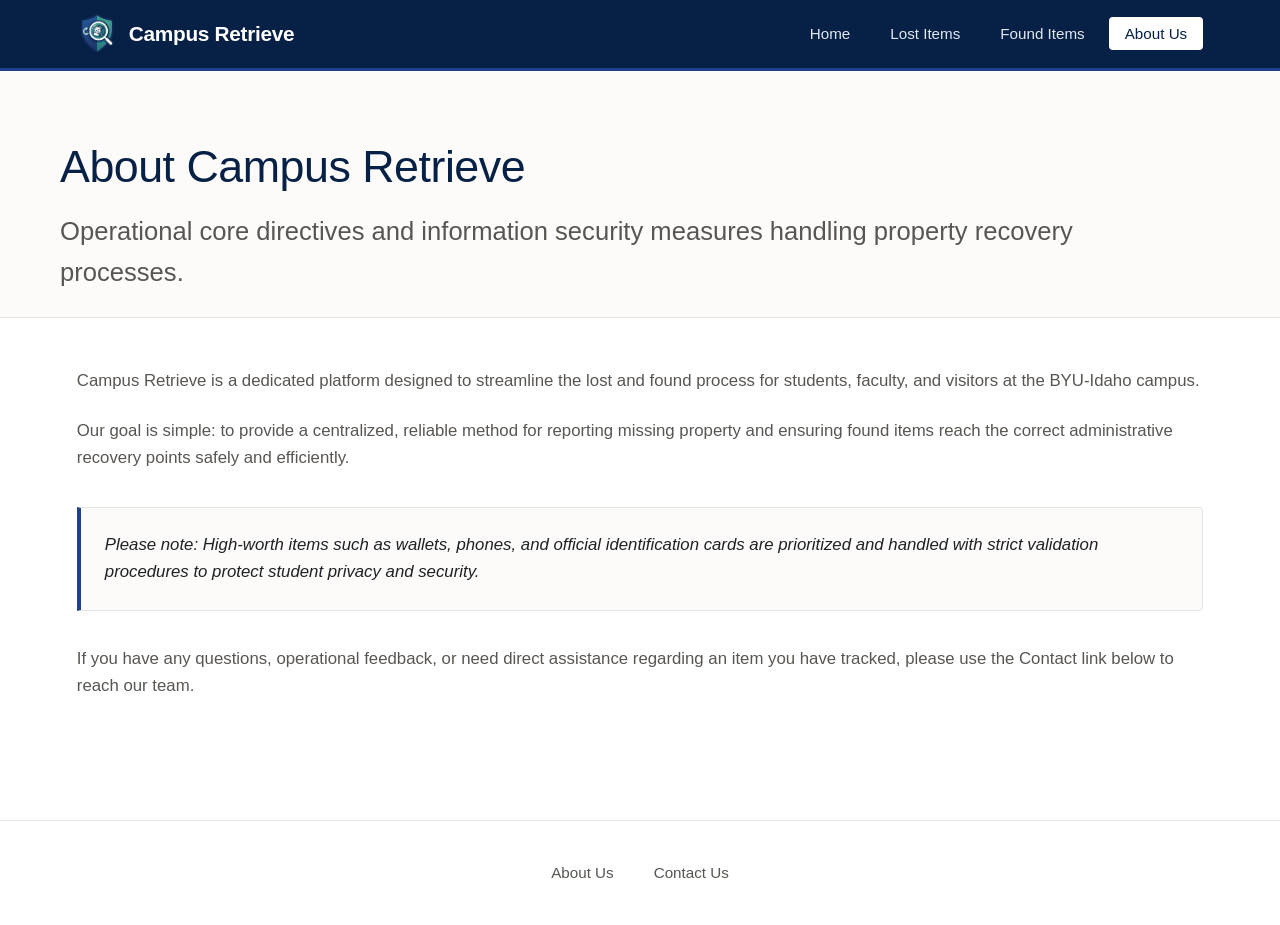
==== about.html @ 63e0a940 "Other small changes" ====
<!doctype html>
<html lang="en">
  <head>
    <meta charset="UTF-8" />
    <meta name="viewport" content="width=device-width, initial-scale=1.0" />
    <title>Campus Retrieve - About Us</title>
    <link rel="stylesheet" href="style.css" />
  </head>
  <body>
    <nav>
      <a href="index.html" class="brand-container">
        <img
          src="images/logo.png"
          alt="Campus Retrieve Shield Logo"
          class="nav-logo-img"
        />
        <span class="logo">Campus Retrieve</span>
      </a>
      <ul>
        <li><a href="index.html">Home</a></li>
        <li><a href="lost.html">Lost Items</a></li>
        <li><a href="found.html">Found Items</a></li>
        <li><a href="about.html" class="active">About Us</a></li>
      </ul>
    </nav>
    <header class="redwood-hero">
      <h1>About Campus Retrieve</h1>
      <p>
        Operational core directives and information security measures handling
        property recovery processes.
      </p>
    </header>
    <main>
      <p>
        Campus Retrieve is a dedicated platform designed to streamline the lost
        and found process for students, faculty, and visitors at the BYU-Idaho
        campus.
      </p>
      <p>
        Our goal is simple: to provide a centralized, reliable method for
        reporting missing property and ensuring found items reach the correct
        administrative recovery points safely and efficiently.
      </p>
      <div class="highlight-box">
        <p>
          Please note: High-worth items such as wallets, phones, and official
          identification cards are prioritized and handled with strict
          validation procedures to protect student privacy and security.
        </p>
      </div>
      <p>
        If you have any questions, operational feedback, or need direct
        assistance regarding an item you have tracked, please use the Contact
        link below to reach our team.
      </p>
    </main>
    <footer>
      <a href="about.html">About Us</a>
      <a
        href="https://docs.google.com/forms/d/e/1FAIpQLSedi1RdAEYi9gVZ1KjlD9Xtfbxm0CRY-34gP3lxwaejX1IWLw/viewform?usp=publish-editor"
        target="_blank"
        >Contact Us</a
      >
    </footer>
  </body>
</html>
---- style.css ----
/* Here will be our css lmao */
.header-img {
  width: 115%;
  margin-top: -60px;
  margin-left: -100px;
}
/* ==========================================================================
   1. Core Reset & Base Styles
   ========================================================================== */
* {
  box-sizing: border-box;
  margin: 0;
  padding: 0;
}

body {
  background-color: #ffffff;
  color: #2c2a29;
  line-height: 1.6;
  font-family:
    -apple-system, BlinkMacSystemFont, "Segoe UI", Roboto, Arial, sans-serif;
}

/* ==========================================================================
   2. Navigation Header
   ========================================================================== */
nav {
  display: flex;
  justify-content: space-between;
  align-items: center;
  padding: 14px 6%;
  background-color: #072146;
  border-bottom: 3px solid #1d428a;
}

.brand-container {
  display: flex;
  align-items: center;
  gap: 12px;
  text-decoration: none;
}

.nav-logo-img {
  height: 40px;
  width: auto;
  object-fit: contain;
}

.logo {
  font-size: 1.3rem;
  font-weight: 700;
  color: #ffffff;
  letter-spacing: -0.3px;
}

nav ul {
  display: flex;
  list-style: none;
  gap: 8px;
}

nav ul a {
  text-decoration: none;
  color: #e2e8f0;
  font-weight: 500;
  padding: 8px 16px;
  border-radius: 4px;
  font-size: 0.95rem;
  transition: all 0.15s ease;
}

nav ul a:hover,
nav ul a.active {
  color: #072146;
  background-color: #ffffff;
}

/* ==========================================================================
   3. Hero Section
   ========================================================================== */
.redwood-hero {
  background-color: #fcfbfa;
  border-bottom: 1px solid #e7e5e2;
  padding: 60px 6% 0 60px;
  text-align: left;
}

.redwood-hero h1 {
  font-size: 2.8rem;
  font-weight: 300;
  color: #072146;
  letter-spacing: -0.5px;
  margin-bottom: 8px;
}

.redwood-hero p {
  font-size: 1.6rem;
  color: #595551;
  width: 100%;
  font-weight: 300;
}

/* ==========================================================================
   4. Layout Containers & Global Elements
   ========================================================================== */
main {
  margin: 50px auto;
  padding: 0 6%;
  text-align: left;
}

#lost_found_weekly {
  display: grid;
  grid-template-columns: 1fr 1fr 1fr;
  gap: 24px;
}

#found_lost {
  display: grid;
  grid-template-columns: 1fr 1fr;
  gap: 56px;
}

.workspace {
  margin: 50px;
  padding: 0 4%;
}

p {
  margin-bottom: 24px;
  font-size: 1.05rem;
  color: #595551;
}

/* ==========================================================================
   5. Components & Cards
   ========================================================================== */
/* Strip Card Layout */
.redwood-strip {
  width: 400px;
  background: #ffffff;
  border: 1px solid #e7e5e2;
  border-radius: 6px;
  margin-bottom: 24px;
  overflow: hidden;
  transition: border-color 0.15s ease;
  gap: 24px;
  height: 600px;
}

.redwood-strip:hover {
  border-color: #1d428a;
}

.strip-image {
  width: 400px;
  height: 400px;
  min-height: 180px;
  background-color: #f1efec;
  object-fit: cover;
}

.strip-content {
  padding: 32px;
  display: flex;
  flex-direction: column;
}

.strip-content h2 {
  font-size: 1.4rem;
  font-weight: 600;
  color: #072146;
  margin-bottom: 8px;
}

.strip-content p {
  font-size: 1rem;
  color: #595551;
  margin-bottom: 15px;
}

#found_lost img {
  width: 600px;
  height: 600px;
}

#found_lost h1 {
  text-align: center;
}
/* Typography Helpers */
.subtext-italic {
  font-style: italic;
  color: #8c857f;
  font-size: 0.9rem;
  margin-top: 6px;
}

/* Highlight Box Component */
.highlight-box {
  background-color: #fcfbfa;
  border-left: 4px solid #1d428a;
  padding: 24px;
  margin: 35px 0;
  border-top: 1px solid #e7e5e2;
  border-right: 1px solid #e7e5e2;
  border-bottom: 1px solid #e7e5e2;
  border-radius: 0 4px 4px 0;
}

.highlight-box p {
  margin-bottom: 0;
  font-style: italic;
  color: #202124;
}

/* ==========================================================================
   6. Buttons & Calls to Action
   ========================================================================== */
/* Inline Button */
.btn-inline {
  display: inline-block;
  align-self: flex-start;
  background-color: #ffffff;
  color: #1d428a;
  text-decoration: none;
  padding: 8px 20px;
  border-radius: 4px;
  font-weight: 600;
  font-size: 0.9rem;
  transition: all 0.15s ease;
  border: 1px solid #cbd5e1;
}

.btn-inline:hover {
  background-color: #f8fafc;
  border-color: #1d428a;
}

/* Accent Action Bar & Button */
.action-bar {
  text-align: center;
  margin-top: 50px;
  padding-top: 30px;
  border-top: 1px solid #e7e5e2;
}

.btn-accent {
  display: inline-block;
  background-color: #14b8a6;
  color: #ffffff;
  text-decoration: none;
  padding: 14px 40px;
  border-radius: 4px;
  font-weight: 600;
  font-size: 1rem;
  transition: background 0.15s ease;
  box-shadow: 0 2px 4px rgba(20, 184, 166, 0.2);
}

.btn-accent:hover {
  background-color: #0d9488;
}

/* ==========================================================================
   7. Footer
   ========================================================================== */
footer {
  margin-top: 120px;
  padding: 40px 20px;
  border-top: 1px solid #e7e5e2;
  display: flex;
  justify-content: center;
  gap: 40px;
  background-color: #ffffff;
}

footer a {
  color: #595551;
  text-decoration: none;
  font-size: 0.95rem;
  font-weight: 500;
}

footer a:hover {
  color: #1d428a;
  text-decoration: underline;
}

/* ==========================================================================
   8. Media Queries
   ========================================================================== */
@media (max-width: 750px) {
  .redwood-strip {
    flex-direction: column;
  }
  .strip-image {
    width: 100% !important;
    height: 180px !important;
  }
}

/* ==========================================================================
   1. Core Layout & Container
   ========================================================================== */
.carousel-container {
  position: relative;
  max-width: 600px; /* Limits maximum width of the carousels */
  margin: 20px auto; /* Centers the carousel horizontally on your page */
  overflow: hidden;
  border-radius: 8px; /* Softens corners */
  box-shadow: 0 4px 10px rgba(0, 0, 0, 0.15); /* Adds a subtle shadow */
  height: 500px;
}

/* ==========================================================================
   2. Slide & Image Management
   ========================================================================== */
.carousel-slides {
  position: relative;
  width: 100%;
  height: 400px; /* Sets a unified height for all your images */
  background-color: #f0f0f0; /* Fallback background color while images load */
}

.carousel-slides .slide {
  display: none; /* Hides all images by default */
  width: 100%;
  height: 100%;
  object-fit: cover; /* Forces images to fill space perfectly without stretching */
}

/* Critical rule triggered by your JavaScript */
.carousel-slides .slide.active {
  display: block;
}

/* ==========================================================================
   3. Navigation Buttons (Arrows)
   ========================================================================== */
.nav-btn {
  position: absolute;
  top: 50%;
  transform: translateY(-50%); /* Perfectly centers arrows vertically */
  background-color: rgba(0, 0, 0, 0.5); /* Semi-transparent black background */
  color: #ffffff;
  border: none;
  font-size: 24px;
  padding: 12px 16px;
  cursor: pointer;
  border-radius: 50%; /* Makes buttons circular */
  transition:
    background-color 0.2s ease,
    transform 0.1s ease;
  z-index: 10; /* Ensures buttons sit securely on top of images */
  user-select: none; /* Prevents text highlighting when clicking rapidly */
}

/* Positioning individual buttons */
.nav-btn.prev {
  left: 15px;
}

.nav-btn.next {
  right: 15px;
}

/* Hover & Active click states */
.nav-btn:hover {
  background-color: rgba(0, 0, 0, 0.8); /* Darkens button on hover */
}

.nav-btn:active {
  transform: translateY(-50%) scale(0.95); /* Slight bounce click effect */
}

.carousel-section h1 {
  font-size: 2.8rem;
  font-weight: 400;
  color: #072146;
  letter-spacing: -0.5px;
  margin-bottom: 8px;
}

summary {
  font-size: 4rem;
  font-weight: 200;
  color: #072146;
  letter-spacing: -0.5px;
  margin-bottom: 8px;
}
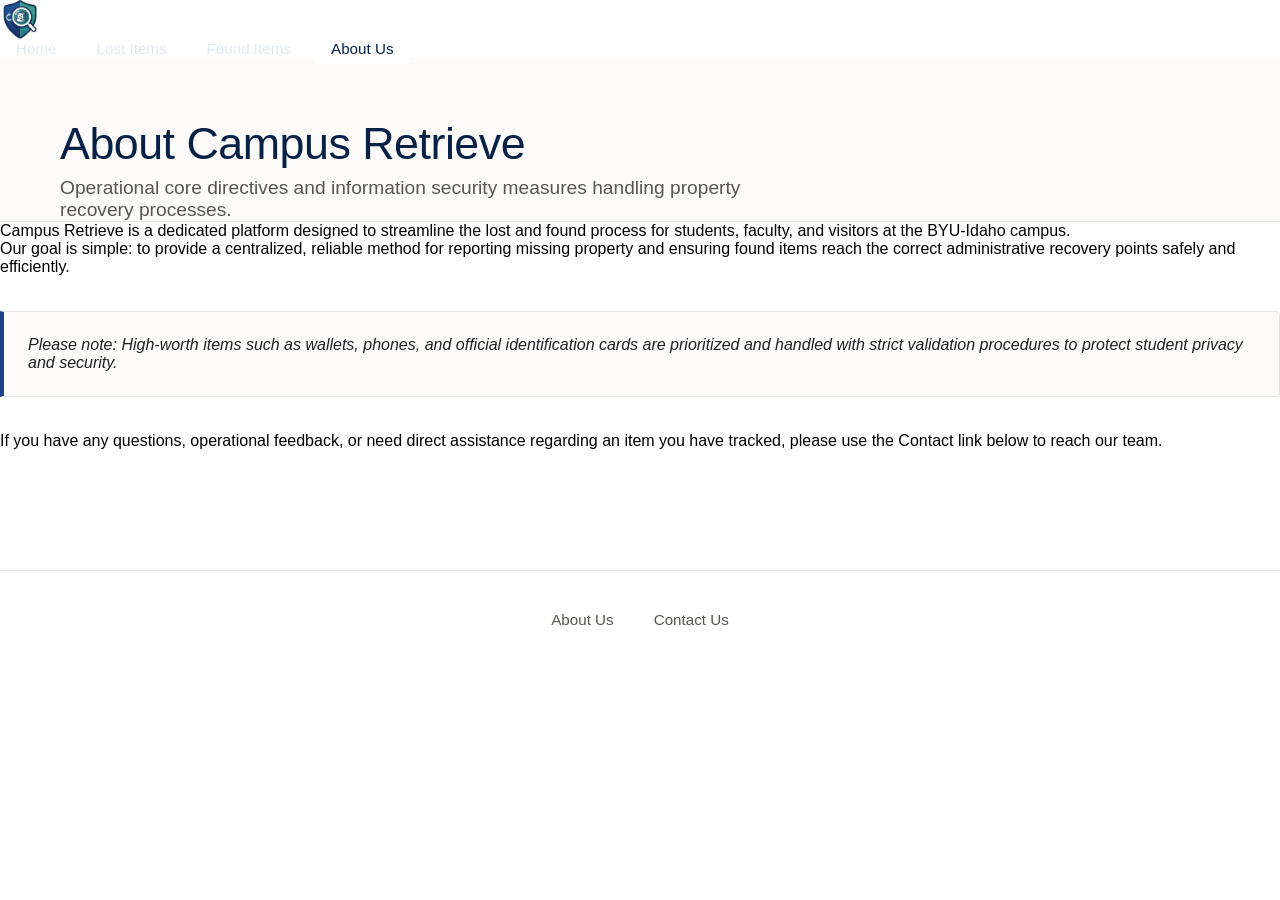
==== commit 1f03f3b2: "Merge branch 'main' into idk_what_this_will_look_like_but_levi_miller_is_editting_it_pookies_--_--" ====
--- a/about.html
+++ b/about.html
@@ -4,6 +4,7 @@
     <meta charset="UTF-8" />
     <meta name="viewport" content="width=device-width, initial-scale=1.0" />
     <title>Campus Retrieve - About Us</title>
+    <link rel="stylesheet" href="styles.css" />
     <link rel="stylesheet" href="style.css" />
   </head>
   <body>
--- a/style.css
+++ b/style.css
@@ -11,12 +11,17 @@
   box-sizing: border-box;
   margin: 0;
   padding: 0;
+  font-family:
+    -apple-system, BlinkMacSystemFont, "Segoe UI", Roboto, Arial, sans-serif;
+}
 }
 
 body {
   background-color: #ffffff;
   color: #2c2a29;
   line-height: 1.6;
+}
+
   font-family:
     -apple-system, BlinkMacSystemFont, "Segoe UI", Roboto, Arial, sans-serif;
 }
@@ -75,6 +80,12 @@
   background-color: #ffffff;
 }
 
+.redwood-hero {
+  background-color: #fcfbfa;
+  border-bottom: 1px solid #e7e5e2;
+  padding: 60px 6%;
+  text-align: left;
+}
 /* ==========================================================================
    3. Hero Section
    ========================================================================== */
@@ -92,6 +103,20 @@
   letter-spacing: -0.5px;
   margin-bottom: 8px;
 }
+.redwood-hero p {
+  font-size: 1.2rem;
+  color: #595551;
+  max-width: 700px;
+  font-weight: 300;
+}
+
+.workspace {
+  max-width: 1100px;
+  margin: 50px auto;
+  padding: 0 4%;
+}
+.redwood-strip {
+  display: flex;
 
 .redwood-hero p {
   font-size: 1.6rem;
@@ -144,6 +169,22 @@
   margin-bottom: 24px;
   overflow: hidden;
   transition: border-color 0.15s ease;
+}
+.redwood-strip:hover {
+  border-color: #1d428a;
+}
+@media (max-width: 750px) {
+  .redwood-strip {
+    flex-direction: column;
+  }
+  .strip-image {
+    width: 100% !important;
+    height: 180px !important;
+  }
+}
+.strip-image {
+  width: 300px;
+  height: 100%;
   gap: 24px;
   height: 600px;
 }
@@ -164,6 +205,8 @@
   padding: 32px;
   display: flex;
   flex-direction: column;
+  justify-content: center;
+}
 }
 
 .strip-content h2 {
@@ -171,6 +214,10 @@
   font-weight: 600;
   color: #072146;
   margin-bottom: 8px;
+}
+.strip-content p {
+  font-size: 1rem;
+  color: #595551;
 }
 
 .strip-content p {
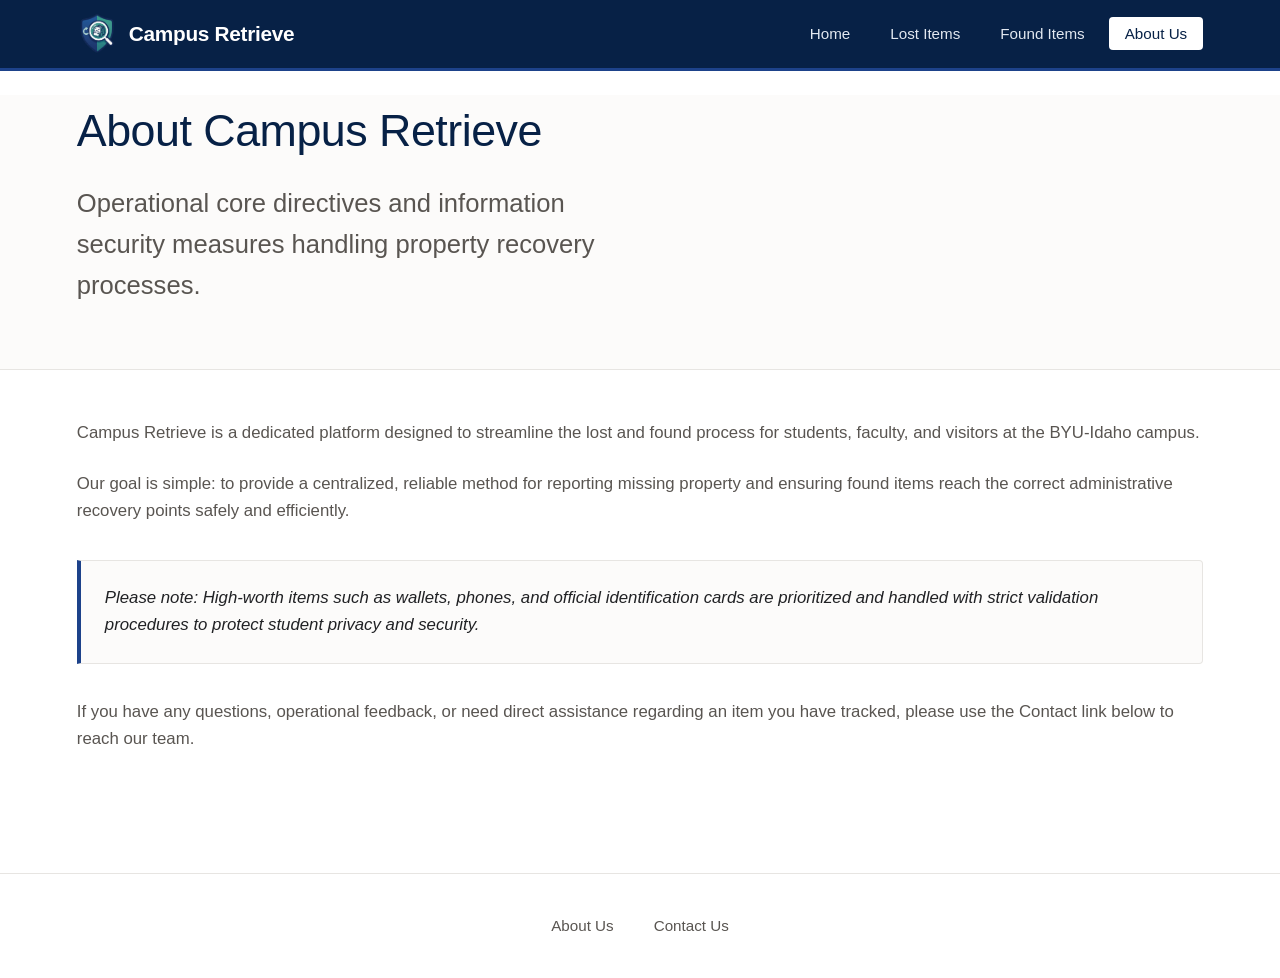
==== commit a5adb49d: "added icon to all the pages" ====
--- a/about.html
+++ b/about.html
@@ -4,8 +4,8 @@
     <meta charset="UTF-8" />
     <meta name="viewport" content="width=device-width, initial-scale=1.0" />
     <title>Campus Retrieve - About Us</title>
-    <link rel="stylesheet" href="styles.css" />
     <link rel="stylesheet" href="style.css" />
+    <link rel="icon" href="images/logo.png" />
   </head>
   <body>
     <nav>
--- a/style.css
+++ b/style.css
@@ -1,9 +1,3 @@
-/* Here will be our css lmao */
-.header-img {
-  width: 115%;
-  margin-top: -60px;
-  margin-left: -100px;
-}
 /* ==========================================================================
    1. Core Reset & Base Styles
    ========================================================================== */
@@ -11,9 +5,7 @@
   box-sizing: border-box;
   margin: 0;
   padding: 0;
-  font-family:
-    -apple-system, BlinkMacSystemFont, "Segoe UI", Roboto, Arial, sans-serif;
-}
+  font-family: -apple-system, BlinkMacSystemFont, "Segoe UI", Roboto, Arial, sans-serif;
 }
 
 body {
@@ -22,8 +14,26 @@
   line-height: 1.6;
 }
 
-  font-family:
-    -apple-system, BlinkMacSystemFont, "Segoe UI", Roboto, Arial, sans-serif;
+/* Base header image styling - scales cleanly to match screen widths */
+.header-img {
+  width: 100%;
+  height: auto;
+  display: block;
+}
+
+p {
+  margin-bottom: 24px;
+  font-size: 1.05rem;
+  color: #595551;
+}
+
+summary {
+  font-size: 2.5rem;
+  font-weight: 200;
+  color: #072146;
+  letter-spacing: -0.5px;
+  margin-bottom: 8px;
+  cursor: pointer;
 }
 
 /* ==========================================================================
@@ -80,19 +90,13 @@
   background-color: #ffffff;
 }
 
+/* ==========================================================================
+   3. Hero Section
+   ========================================================================== */
 .redwood-hero {
   background-color: #fcfbfa;
   border-bottom: 1px solid #e7e5e2;
-  padding: 60px 6%;
-  text-align: left;
-}
-/* ==========================================================================
-   3. Hero Section
-   ========================================================================== */
-.redwood-hero {
-  background-color: #fcfbfa;
-  border-bottom: 1px solid #e7e5e2;
-  padding: 60px 6% 0 60px;
+  padding: 0 0 40px 0; /* Touches top nav bar, keeps 40px bottom padding */
   text-align: left;
 }
 
@@ -101,13 +105,27 @@
   font-weight: 300;
   color: #072146;
   letter-spacing: -0.5px;
-  margin-bottom: 8px;
-}
+  margin-top: 24px;
+  padding: 0 6%;
+}
+
 .redwood-hero p {
-  font-size: 1.2rem;
+  font-size: 1.6rem;
   color: #595551;
+  width: 100%;
   max-width: 700px;
   font-weight: 300;
+  padding: 0 6%;
+  margin-top: 16px;
+}
+
+/* ==========================================================================
+   4. Layout Containers & Components
+   ========================================================================== */
+main {
+  margin: 50px auto;
+  padding: 0 6%;
+  text-align: left;
 }
 
 .workspace {
@@ -115,98 +133,68 @@
   margin: 50px auto;
   padding: 0 4%;
 }
-.redwood-strip {
-  display: flex;
-
-.redwood-hero p {
-  font-size: 1.6rem;
-  color: #595551;
-  width: 100%;
-  font-weight: 300;
-}
-
-/* ==========================================================================
-   4. Layout Containers & Global Elements
-   ========================================================================== */
-main {
-  margin: 50px auto;
-  padding: 0 6%;
-  text-align: left;
-}
-
+
+/* Original grid behavior for wide screens */
 #lost_found_weekly {
   display: grid;
-  grid-template-columns: 1fr 1fr 1fr;
+  grid-template-columns: repeat(auto-fit, minmax(300px, 1fr));
   gap: 24px;
 }
 
 #found_lost {
   display: grid;
-  grid-template-columns: 1fr 1fr;
+  grid-template-columns: repeat(auto-fit, minmax(300px, 1fr));
   gap: 56px;
 }
 
-.workspace {
-  margin: 50px;
-  padding: 0 4%;
-}
-
-p {
-  margin-bottom: 24px;
-  font-size: 1.05rem;
-  color: #595551;
-}
-
-/* ==========================================================================
-   5. Components & Cards
-   ========================================================================== */
-/* Strip Card Layout */
+#found_lost h1 {
+  text-align: center;
+  font-size: 2.8rem;
+  font-weight: 300;
+  color: #072146;
+  letter-spacing: -0.5px;
+  margin-top: 24px;
+  padding: 0 6%;
+}
+
+#found_lost img {
+  width: 100%;
+  max-width: 600px;
+  height: 100%;
+  object-fit: cover;
+  border-radius: 8px;
+}
+
+/* Card Strips */
 .redwood-strip {
-  width: 400px;
+  width: 100%;
+  max-width: 400px;
   background: #ffffff;
   border: 1px solid #e7e5e2;
   border-radius: 6px;
-  margin-bottom: 24px;
+  margin: 0 auto 24px auto;
   overflow: hidden;
   transition: border-color 0.15s ease;
-}
+  display: flex;
+  flex-direction: column;
+}
+
 .redwood-strip:hover {
   border-color: #1d428a;
 }
-@media (max-width: 750px) {
-  .redwood-strip {
-    flex-direction: column;
-  }
-  .strip-image {
-    width: 100% !important;
-    height: 180px !important;
-  }
-}
+
 .strip-image {
-  width: 300px;
-  height: 100%;
-  gap: 24px;
-  height: 600px;
-}
-
-.redwood-strip:hover {
-  border-color: #1d428a;
-}
-
-.strip-image {
-  width: 400px;
-  height: 400px;
-  min-height: 180px;
+  width: 100%;
+  height: 250px;
   background-color: #f1efec;
   object-fit: cover;
 }
 
 .strip-content {
-  padding: 32px;
+  padding: 24px;
   display: flex;
   flex-direction: column;
   justify-content: center;
-}
 }
 
 .strip-content h2 {
@@ -215,10 +203,6 @@
   color: #072146;
   margin-bottom: 8px;
 }
-.strip-content p {
-  font-size: 1rem;
-  color: #595551;
-}
 
 .strip-content p {
   font-size: 1rem;
@@ -226,15 +210,7 @@
   margin-bottom: 15px;
 }
 
-#found_lost img {
-  width: 600px;
-  height: 600px;
-}
-
-#found_lost h1 {
-  text-align: center;
-}
-/* Typography Helpers */
+/* Helper highlights */
 .subtext-italic {
   font-style: italic;
   color: #8c857f;
@@ -242,7 +218,6 @@
   margin-top: 6px;
 }
 
-/* Highlight Box Component */
 .highlight-box {
   background-color: #fcfbfa;
   border-left: 4px solid #1d428a;
@@ -261,9 +236,32 @@
 }
 
 /* ==========================================================================
-   6. Buttons & Calls to Action
-   ========================================================================== */
-/* Inline Button */
+   5. Buttons & Calls to Action
+   ========================================================================== */
+.action-bar {
+  text-align: center;
+  margin-top: 50px;
+  padding-top: 30px;
+  border-top: 1px solid #e7e5e2;
+}
+
+.btn-accent {
+  display: inline-block;
+  background-color: #14b8a6;
+  color: #ffffff;
+  text-decoration: none;
+  padding: 14px 40px;
+  border-radius: 4px;
+  font-weight: 600;
+  font-size: 1rem;
+  transition: background 0.15s ease;
+  box-shadow: 0 2px 4px rgba(20, 184, 166, 0.2);
+}
+
+.btn-accent:hover {
+  background-color: #0d9488;
+}
+
 .btn-inline {
   display: inline-block;
   align-self: flex-start;
@@ -283,30 +281,58 @@
   border-color: #1d428a;
 }
 
-/* Accent Action Bar & Button */
-.action-bar {
-  text-align: center;
-  margin-top: 50px;
-  padding-top: 30px;
-  border-top: 1px solid #e7e5e2;
-}
-
-.btn-accent {
-  display: inline-block;
-  background-color: #14b8a6;
+/* ==========================================================================
+   6. Carousel & Sliders (Global Architecture)
+   ========================================================================== */
+.carousel-container {
+  position: relative;
+  max-width: 600px;
+  width: 100%;
+  margin: 20px auto;
+  overflow: hidden;
+  border-radius: 8px;
+  box-shadow: 0 4px 10px rgba(0, 0, 0, 0.15);
+}
+
+.carousel-slides {
+  position: relative;
+  width: 100%;
+  max-height: 600px;
+  height: auto;
+  background-color: #f0f0f0;
+}
+
+.carousel-slides .slide {
+  display: none;
+  width: 100%;
+  height: 100%;
+  object-fit: cover;
+}
+
+.carousel-slides .slide.active {
+  display: block;
+}
+
+.nav-btn {
+  position: absolute;
+  top: 50%;
+  transform: translateY(-50%);
+  background-color: rgba(0, 0, 0, 0.5);
   color: #ffffff;
-  text-decoration: none;
-  padding: 14px 40px;
-  border-radius: 4px;
-  font-weight: 600;
-  font-size: 1rem;
-  transition: background 0.15s ease;
-  box-shadow: 0 2px 4px rgba(20, 184, 166, 0.2);
-}
-
-.btn-accent:hover {
-  background-color: #0d9488;
-}
+  border: none;
+  font-size: 24px;
+  padding: 12px 16px;
+  cursor: pointer;
+  border-radius: 50%;
+  transition: background-color 0.2s ease, transform 0.1s ease;
+  z-index: 10;
+  user-select: none;
+}
+
+.nav-btn.prev { left: 15px; }
+.nav-btn.next { right: 15px; }
+.nav-btn:hover { background-color: rgba(0, 0, 0, 0.8); }
+.nav-btn:active { transform: translateY(-50%) scale(0.95); }
 
 /* ==========================================================================
    7. Footer
@@ -334,104 +360,63 @@
 }
 
 /* ==========================================================================
-   8. Media Queries
+   8. Media Queries (Isolated Mobile Specific Adjustments ONLY)
    ========================================================================== */
 @media (max-width: 750px) {
+  nav {
+    flex-direction: column;
+    gap: 16px;
+    text-align: center;
+    padding: 20px 4%;
+  }
+
+  nav ul {
+    flex-direction: column;
+    width: 100%;
+    gap: 10px;
+  }
+
+  nav ul li {
+    width: 100%;
+  }
+
+  nav ul a {
+    display: block;
+    width: 100%;
+    padding: 12px 0;
+    font-size: 1rem;
+    background-color: rgba(255, 255, 255, 0.05);
+  }
+
+  .redwood-hero {
+    padding: 0 0 30px 0;
+    text-align: center;
+  }
+
+  .redwood-hero h1 {
+    font-size: 1.8rem;
+    padding: 0 4%;
+  }
+
+  .redwood-hero p {
+    font-size: 1.15rem;
+    padding: 0 4%;
+  }
+
   .redwood-strip {
     flex-direction: column;
   }
+
   .strip-image {
     width: 100% !important;
     height: 180px !important;
   }
-}
-
-/* ==========================================================================
-   1. Core Layout & Container
-   ========================================================================== */
-.carousel-container {
-  position: relative;
-  max-width: 600px; /* Limits maximum width of the carousels */
-  margin: 20px auto; /* Centers the carousel horizontally on your page */
-  overflow: hidden;
-  border-radius: 8px; /* Softens corners */
-  box-shadow: 0 4px 10px rgba(0, 0, 0, 0.15); /* Adds a subtle shadow */
-  height: 500px;
-}
-
-/* ==========================================================================
-   2. Slide & Image Management
-   ========================================================================== */
-.carousel-slides {
-  position: relative;
-  width: 100%;
-  height: 400px; /* Sets a unified height for all your images */
-  background-color: #f0f0f0; /* Fallback background color while images load */
-}
-
-.carousel-slides .slide {
-  display: none; /* Hides all images by default */
-  width: 100%;
-  height: 100%;
-  object-fit: cover; /* Forces images to fill space perfectly without stretching */
-}
-
-/* Critical rule triggered by your JavaScript */
-.carousel-slides .slide.active {
-  display: block;
-}
-
-/* ==========================================================================
-   3. Navigation Buttons (Arrows)
-   ========================================================================== */
-.nav-btn {
-  position: absolute;
-  top: 50%;
-  transform: translateY(-50%); /* Perfectly centers arrows vertically */
-  background-color: rgba(0, 0, 0, 0.5); /* Semi-transparent black background */
-  color: #ffffff;
-  border: none;
-  font-size: 24px;
-  padding: 12px 16px;
-  cursor: pointer;
-  border-radius: 50%; /* Makes buttons circular */
-  transition:
-    background-color 0.2s ease,
-    transform 0.1s ease;
-  z-index: 10; /* Ensures buttons sit securely on top of images */
-  user-select: none; /* Prevents text highlighting when clicking rapidly */
-}
-
-/* Positioning individual buttons */
-.nav-btn.prev {
-  left: 15px;
-}
-
-.nav-btn.next {
-  right: 15px;
-}
-
-/* Hover & Active click states */
-.nav-btn:hover {
-  background-color: rgba(0, 0, 0, 0.8); /* Darkens button on hover */
-}
-
-.nav-btn:active {
-  transform: translateY(-50%) scale(0.95); /* Slight bounce click effect */
-}
-
-.carousel-section h1 {
-  font-size: 2.8rem;
-  font-weight: 400;
-  color: #072146;
-  letter-spacing: -0.5px;
-  margin-bottom: 8px;
-}
-
-summary {
-  font-size: 4rem;
-  font-weight: 200;
-  color: #072146;
-  letter-spacing: -0.5px;
-  margin-bottom: 8px;
-}
+
+  .strip-content h2 {
+    font-size: 1.25rem;
+  }
+
+  summary {
+    font-size: 1.6rem;
+  }
+}
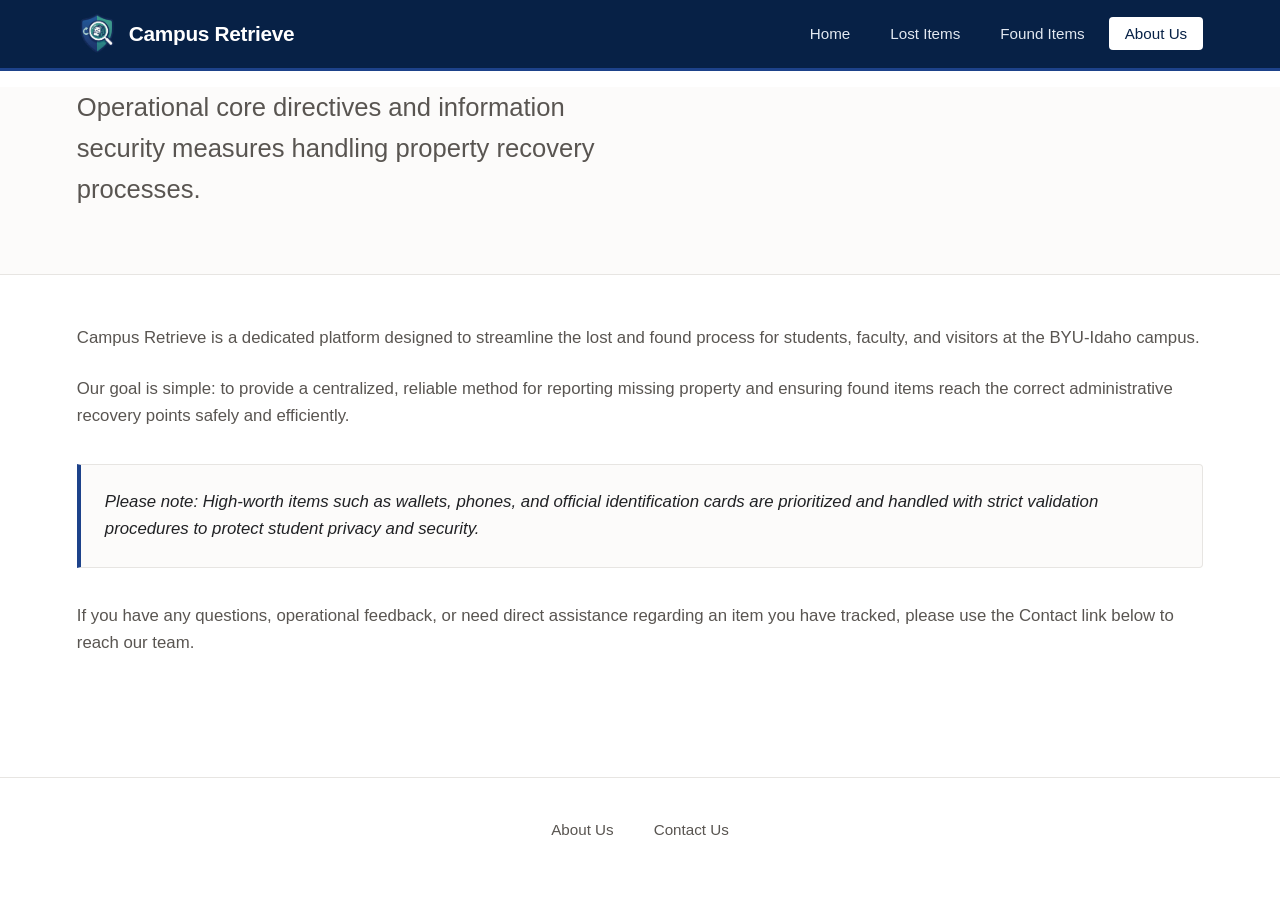
==== commit 5f778839: "removed headings from child pages" ====
--- a/about.html
+++ b/about.html
@@ -25,7 +25,6 @@
       </ul>
     </nav>
     <header class="redwood-hero">
-      <h1>About Campus Retrieve</h1>
       <p>
         Operational core directives and information security measures handling
         property recovery processes.
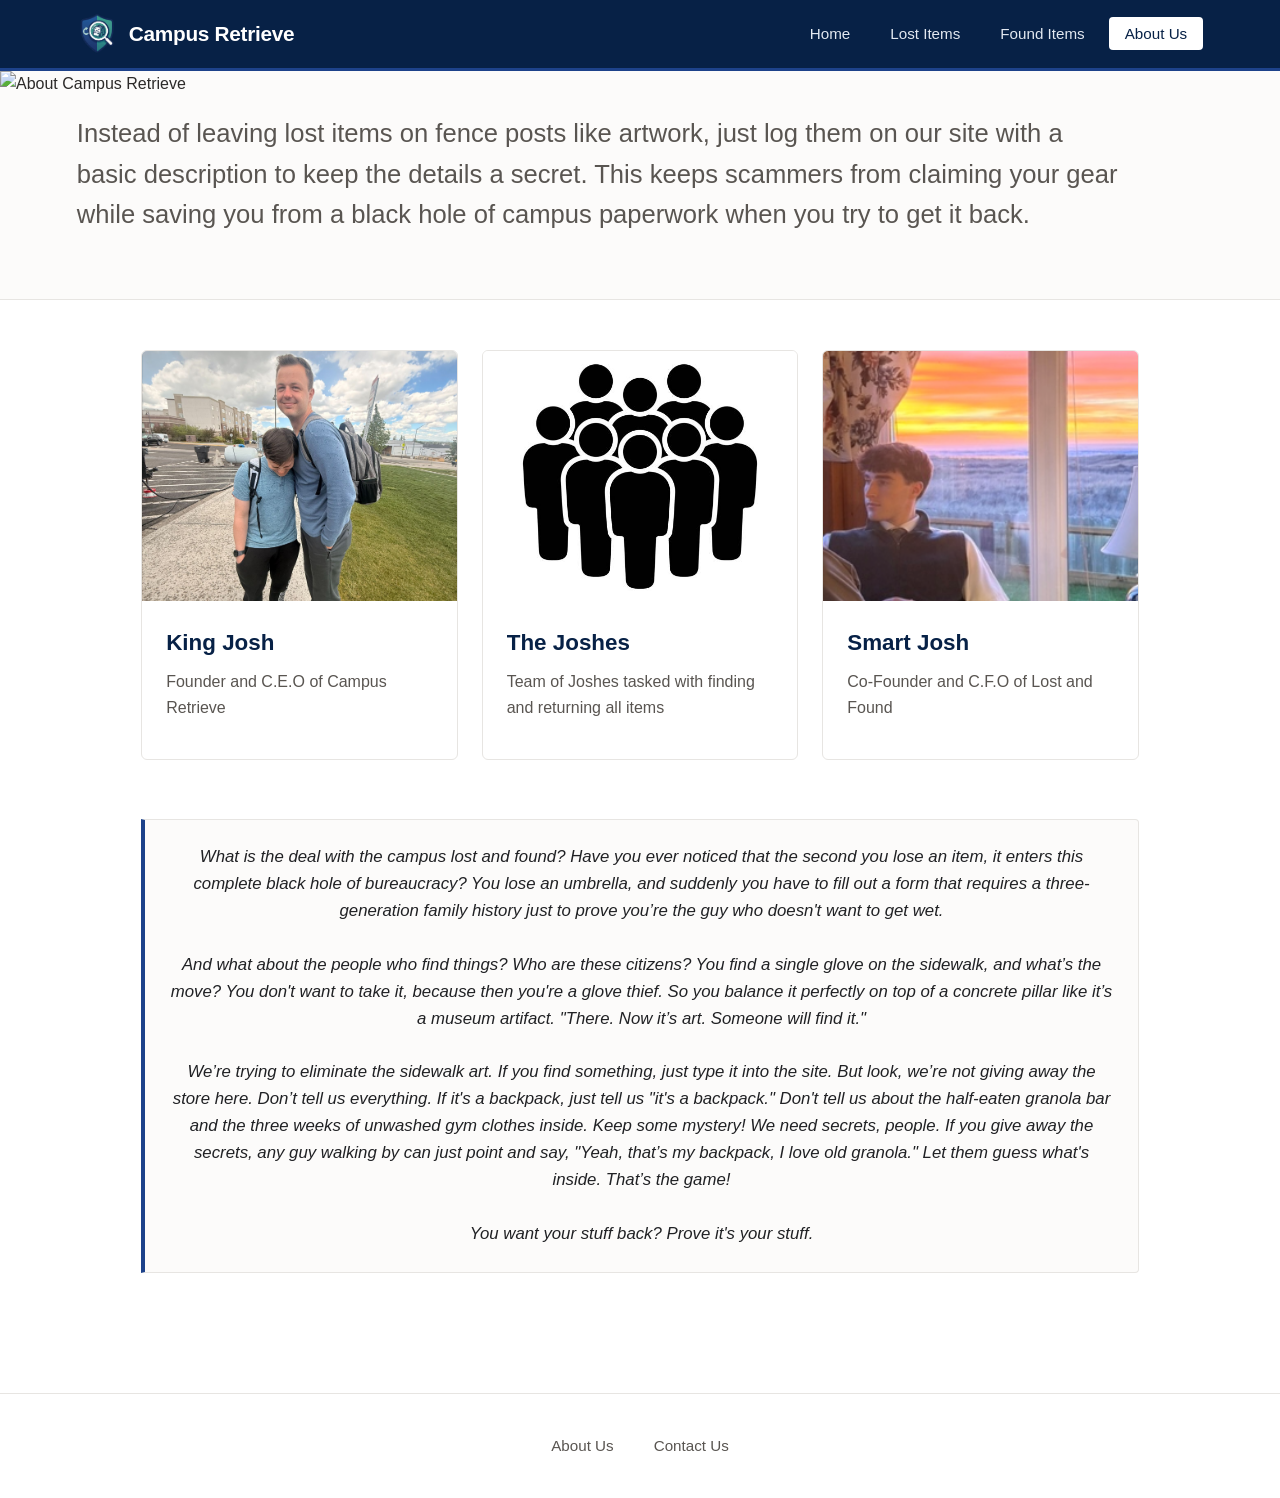
==== commit 28d2d27c: "edited about us page and added new images" ====
--- a/about.html
+++ b/about.html
@@ -4,8 +4,8 @@
     <meta charset="UTF-8" />
     <meta name="viewport" content="width=device-width, initial-scale=1.0" />
     <title>Campus Retrieve - About Us</title>
+    <link rel="stylesheet" href="styles.css" />
     <link rel="stylesheet" href="style.css" />
-    <link rel="icon" href="images/logo.png" />
   </head>
   <body>
     <nav>
@@ -25,34 +25,78 @@
       </ul>
     </nav>
     <header class="redwood-hero">
+      <img
+        src="images/about-us.png"
+        alt="About Campus Retrieve"
+        class="header-img"
+      />
       <p>
-        Operational core directives and information security measures handling
-        property recovery processes.
+        Instead of leaving lost items on fence posts like artwork, just log them
+        on our site with a basic description to keep the details a secret. This
+        keeps scammers from claiming your gear while saving you from a black
+        hole of campus paperwork when you try to get it back.
       </p>
     </header>
-    <main>
-      <p>
-        Campus Retrieve is a dedicated platform designed to streamline the lost
-        and found process for students, faculty, and visitors at the BYU-Idaho
-        campus.
-      </p>
-      <p>
-        Our goal is simple: to provide a centralized, reliable method for
-        reporting missing property and ensuring found items reach the correct
-        administrative recovery points safely and efficiently.
-      </p>
+    <main class="workspace">
+      <div id="lost_found_weekly">
+        <section class="redwood-strip">
+          <img
+            src="images/king-magic-josh.jpg"
+            alt="High worth pipeline block"
+            class="strip-image"
+          />
+          <div class="strip-content">
+            <h2>King Josh</h2>
+            <p>Founder and C.E.O of Campus Retrieve</p>
+          </div>
+        </section>
+        <section class="redwood-strip">
+          <img
+            src="images/people-icon.jpg"
+            alt="High worth pipeline block"
+            class="strip-image"
+          />
+          <div class="strip-content">
+            <h2>The Joshes</h2>
+            <p>Team of Joshes tasked with finding and returning all items</p>
+          </div>
+        </section>
+        <section class="redwood-strip">
+          <img
+            src="images/smart-josh.png"
+            alt="High worth pipeline block"
+            class="strip-image"
+          />
+          <div class="strip-content">
+            <h2>Smart Josh</h2>
+            <p>Co-Founder and C.F.O of Lost and Found</p>
+          </div>
+        </section>
+      </div>
       <div class="highlight-box">
-        <p>
-          Please note: High-worth items such as wallets, phones, and official
-          identification cards are prioritized and handled with strict
-          validation procedures to protect student privacy and security.
-        </p>
+        <p>What is the deal with the campus lost and found? Have you ever noticed
+        that the second you lose an item, it enters this complete black hole of
+        bureaucracy? You lose an umbrella, and suddenly you have to fill out a
+        form that requires a three-generation family history just to prove
+        you’re the guy who doesn't want to get wet.<br /><br /></p>
+
+       <p> And what about the people who find things? Who are these citizens? You
+        find a single glove on the sidewalk, and what’s the move? You don't want
+        to take it, because then you're a glove thief. So you balance it
+        perfectly on top of a concrete pillar like it’s a museum artifact.
+        "There. Now it’s art. Someone will find it."<br /><br /></p>
+
+        <p>We’re trying to eliminate the sidewalk art. If you find something, just
+        type it into the site. But look, we’re not giving away the store here.
+        Don’t tell us everything. If it's a backpack, just tell us "it's a
+        backpack." Don't tell us about the half-eaten granola bar and the three
+        weeks of unwashed gym clothes inside. Keep some mystery! We need
+        secrets, people. If you give away the secrets, any guy walking by can
+        just point and say, "Yeah, that’s my backpack, I love old granola." Let
+        them guess what's inside. That’s the game!<br /><br /></p>
+
+        <p>You want your stuff back? Prove it's your stuff.</p>
       </div>
-      <p>
-        If you have any questions, operational feedback, or need direct
-        assistance regarding an item you have tracked, please use the Contact
-        link below to reach our team.
-      </p>
     </main>
     <footer>
       <a href="about.html">About Us</a>
--- a/style.css
+++ b/style.css
@@ -113,7 +113,7 @@
   font-size: 1.6rem;
   color: #595551;
   width: 100%;
-  max-width: 700px;
+  max-width: 1200px;
   font-weight: 300;
   padding: 0 6%;
   margin-top: 16px;
@@ -233,6 +233,7 @@
   margin-bottom: 0;
   font-style: italic;
   color: #202124;
+  text-align: center;
 }
 
 /* ==========================================================================
@@ -297,8 +298,7 @@
 .carousel-slides {
   position: relative;
   width: 100%;
-  max-height: 600px;
-  height: auto;
+  height: 450px;
   background-color: #f0f0f0;
 }
 
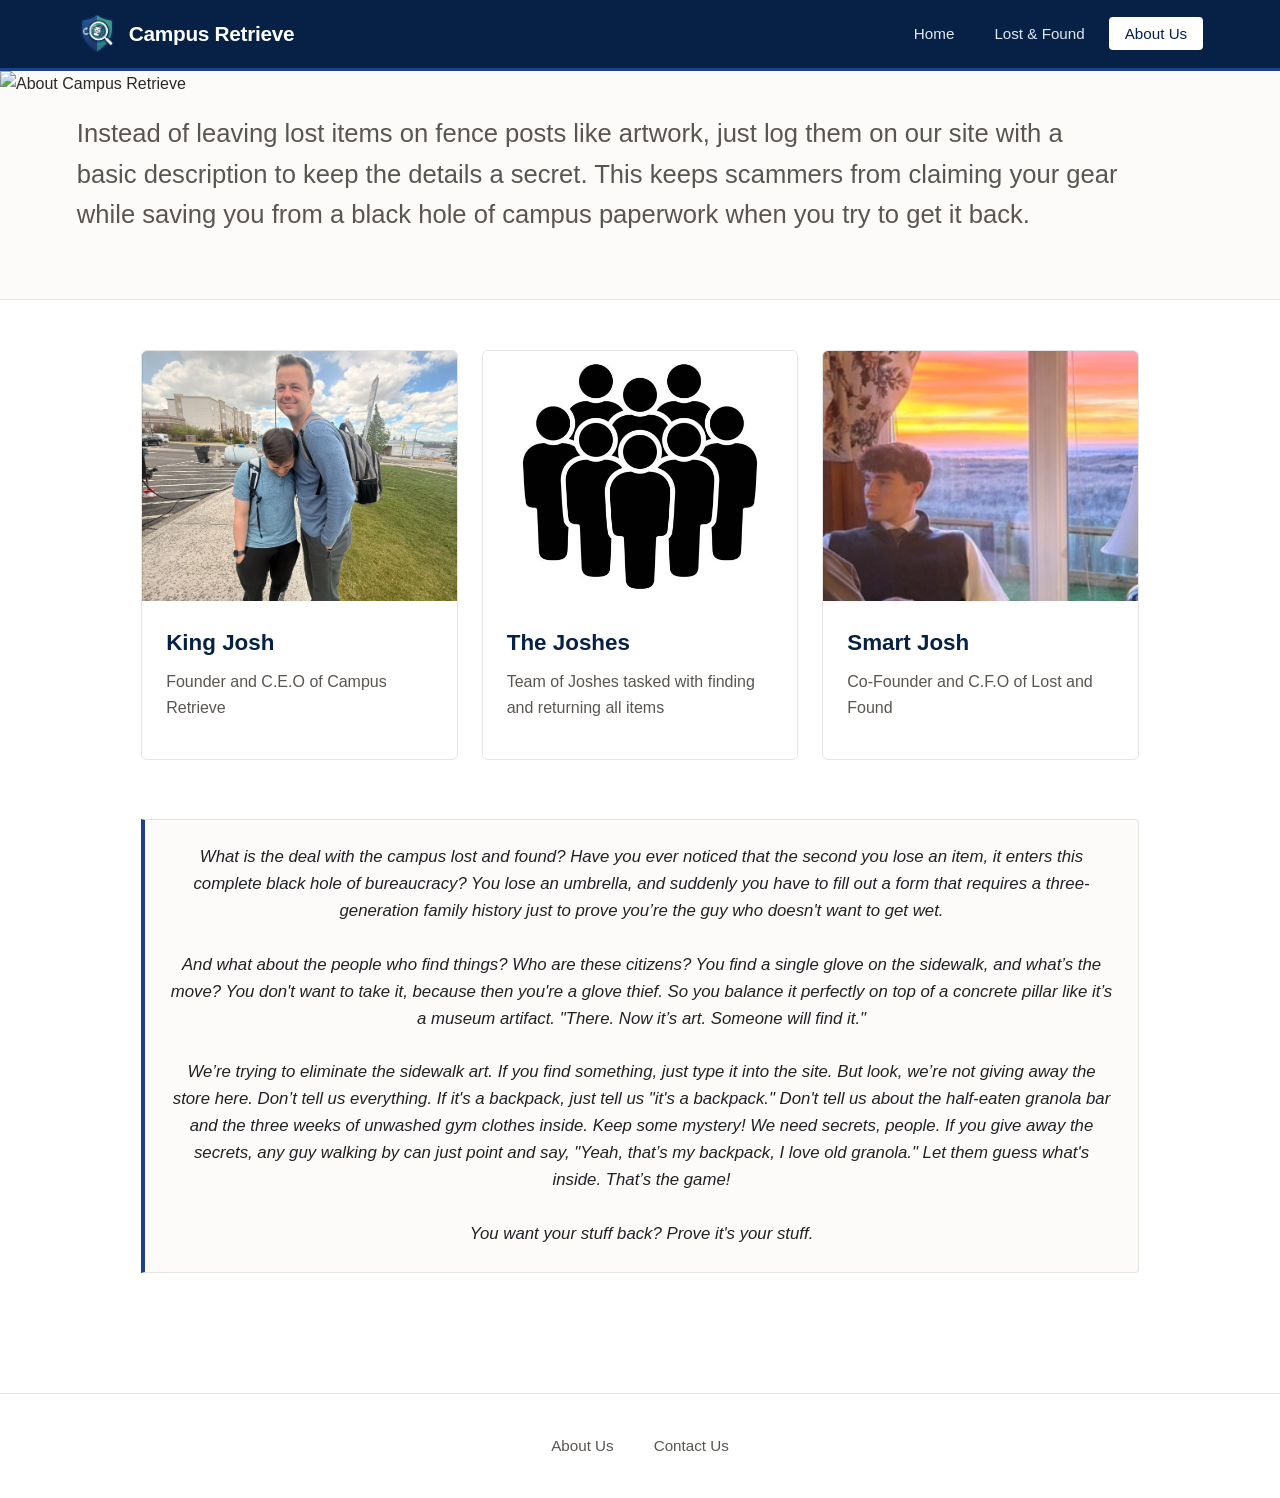
==== commit d0d20150: "updated form" ====
--- a/about.html
+++ b/about.html
@@ -4,8 +4,8 @@
     <meta charset="UTF-8" />
     <meta name="viewport" content="width=device-width, initial-scale=1.0" />
     <title>Campus Retrieve - About Us</title>
-    <link rel="stylesheet" href="styles.css" />
     <link rel="stylesheet" href="style.css" />
+    <link rel="icon" href="images/logo.png" />
   </head>
   <body>
     <nav>
@@ -19,8 +19,7 @@
       </a>
       <ul>
         <li><a href="index.html">Home</a></li>
-        <li><a href="lost.html">Lost Items</a></li>
-        <li><a href="found.html">Found Items</a></li>
+        <li><a href="lost-and-found.html">Lost & Found</a></li>
         <li><a href="about.html" class="active">About Us</a></li>
       </ul>
     </nav>
--- a/style.css
+++ b/style.css
@@ -237,15 +237,102 @@
 }
 
 /* ==========================================================================
+   4b. Report Form
+   ========================================================================== */
+.report-form-section {
+  margin-top: 56px;
+  padding-top: 40px;
+  border-top: 1px solid #e7e5e2;
+}
+
+.report-form-section h2 {
+  font-size: 2rem;
+  font-weight: 300;
+  color: #072146;
+  letter-spacing: -0.5px;
+  margin-bottom: 12px;
+}
+
+.report-form {
+  max-width: 560px;
+  display: flex;
+  flex-direction: column;
+  gap: 6px;
+  margin-top: 24px;
+}
+
+.report-form fieldset {
+  border: 1px solid #e7e5e2;
+  border-radius: 4px;
+  padding: 12px 16px;
+  margin-bottom: 12px;
+  display: flex;
+  gap: 24px;
+  align-items: center;
+}
+
+.report-form legend {
+  padding: 0 6px;
+  font-weight: 600;
+  color: #072146;
+}
+
+.radio-inline {
+  display: inline-flex;
+  align-items: center;
+  gap: 6px;
+  font-size: 0.95rem;
+  color: #2c2a29;
+}
+
+.report-form label {
+  font-weight: 600;
+  font-size: 0.9rem;
+  color: #072146;
+  margin-top: 12px;
+}
+
+.report-form input[type="text"],
+.report-form input[type="email"],
+.report-form input[type="date"],
+.report-form input[type="number"],
+.report-form textarea,
+.report-form select {
+  padding: 10px 12px;
+  border: 1px solid #cbd5e1;
+  border-radius: 4px;
+  font-size: 0.95rem;
+  color: #2c2a29;
+  background-color: #ffffff;
+}
+
+.report-form input:focus,
+.report-form textarea:focus,
+.report-form select:focus {
+  outline: none;
+  border-color: #1d428a;
+}
+
+.report-form textarea {
+  resize: vertical;
+}
+
+.report-form button[type="submit"] {
+  margin-top: 20px;
+  align-self: flex-start;
+  border: none;
+  cursor: pointer;
+}
+
+.report-confirmation {
+  margin-top: 12px;
+  color: #14b8a6;
+  font-weight: 600;
+}
+
+/* ==========================================================================
    5. Buttons & Calls to Action
    ========================================================================== */
-.action-bar {
-  text-align: center;
-  margin-top: 50px;
-  padding-top: 30px;
-  border-top: 1px solid #e7e5e2;
-}
-
 .btn-accent {
   display: inline-block;
   background-color: #14b8a6;
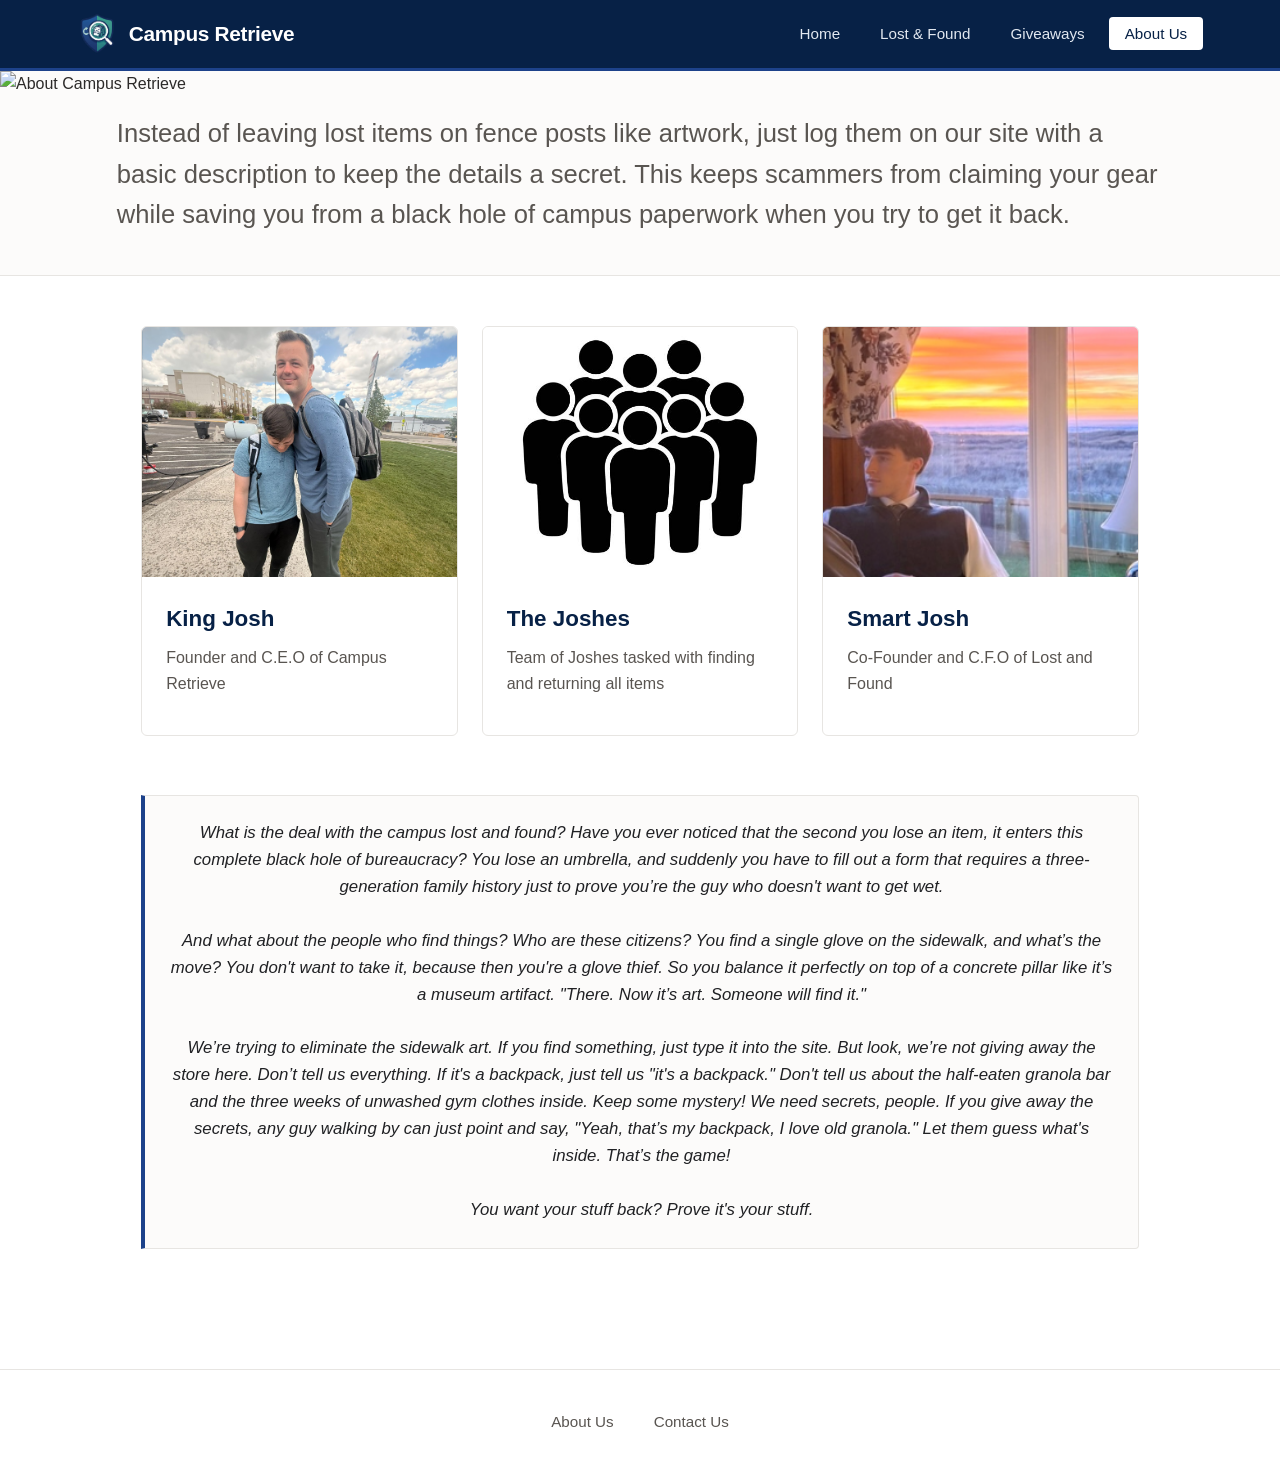
==== commit 5760a0cb: "Added giveaways page and straightened text and added some polish" ====
--- a/about.html
+++ b/about.html
@@ -20,6 +20,7 @@
       <ul>
         <li><a href="index.html">Home</a></li>
         <li><a href="lost-and-found.html">Lost & Found</a></li>
+        <li><a href="giveaways.html">Giveaways</a></li>
         <li><a href="about.html" class="active">About Us</a></li>
       </ul>
     </nav>
--- a/style.css
+++ b/style.css
@@ -116,7 +116,7 @@
   max-width: 1200px;
   font-weight: 300;
   padding: 0 6%;
-  margin-top: 16px;
+  margin: 16px auto 0 auto;
 }
 
 /* ==========================================================================
@@ -138,6 +138,14 @@
 #lost_found_weekly {
   display: grid;
   grid-template-columns: repeat(auto-fit, minmax(300px, 1fr));
+  gap: 24px;
+}
+
+/* Fixed 2x2 grid for the Lost & Found item-category cards, so 4 cards
+   balance evenly instead of wrapping into a row of 3 and a row of 1 */
+#item-categories {
+  display: grid;
+  grid-template-columns: repeat(2, 1fr);
   gap: 24px;
 }
 
@@ -494,6 +502,10 @@
     flex-direction: column;
   }
 
+  #item-categories {
+    grid-template-columns: 1fr;
+  }
+
   .strip-image {
     width: 100% !important;
     height: 180px !important;
